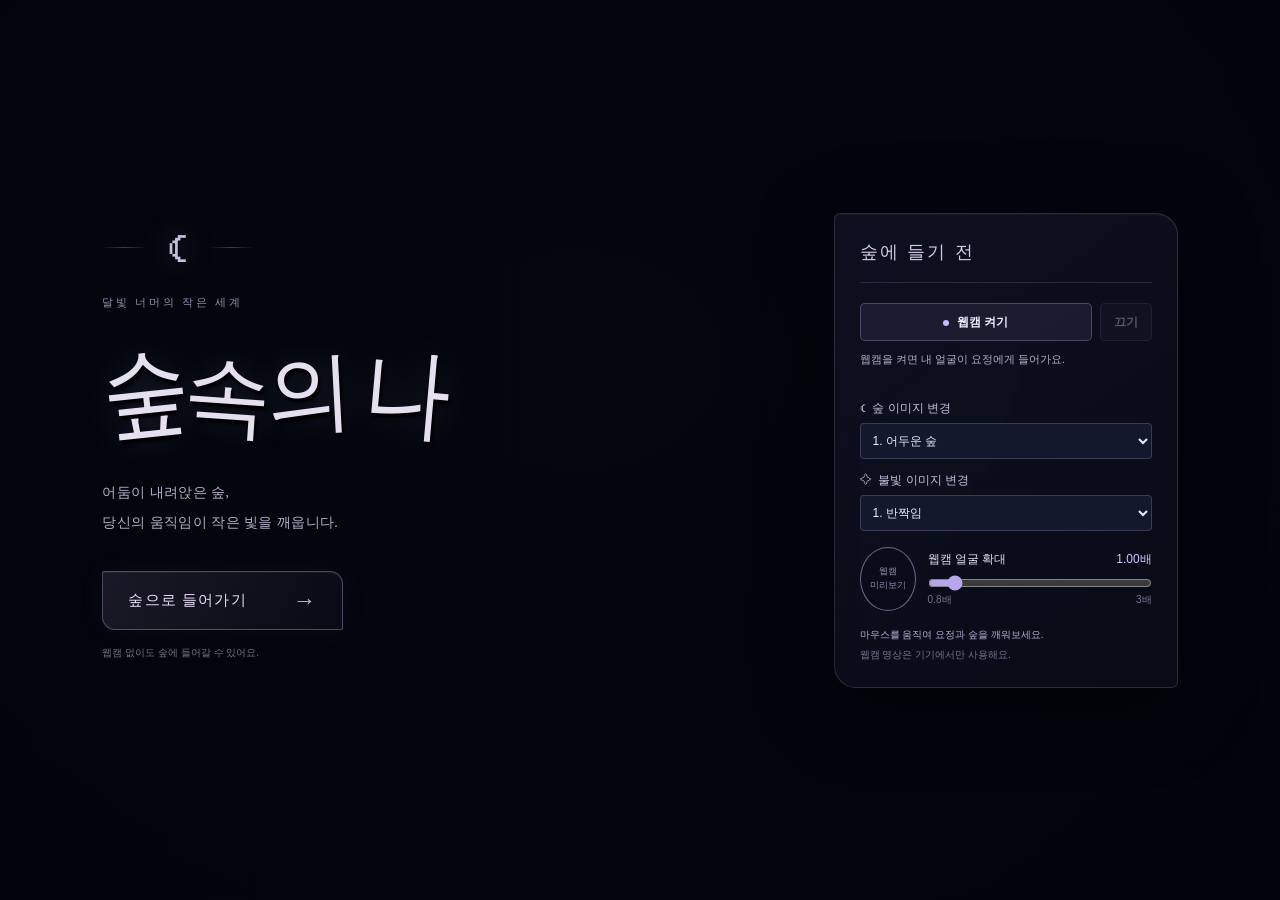
==== 숲속의나v2_실습.html @ e7c245e5 "시작 화면과 요정 효과 및 로컬 서버 유지 기능 반영" ====
<!doctype html>
<html lang="ko">
<head>
  <meta charset="utf-8">
  <meta name="viewport" content="width=device-width, initial-scale=1">
  <meta name="theme-color" content="#02090b">
  <meta name="description" content="움직임으로 깨어나고 고요 속으로 잠드는 신비로운 숲">
  <title>숲 속의 나 v2 · 달빛 요정</title>
  <link rel="icon" href="data:,">
  <style>
:root {
  color-scheme: dark;
  background: #02090b;
  --moonlit-forest: url("[data-uri]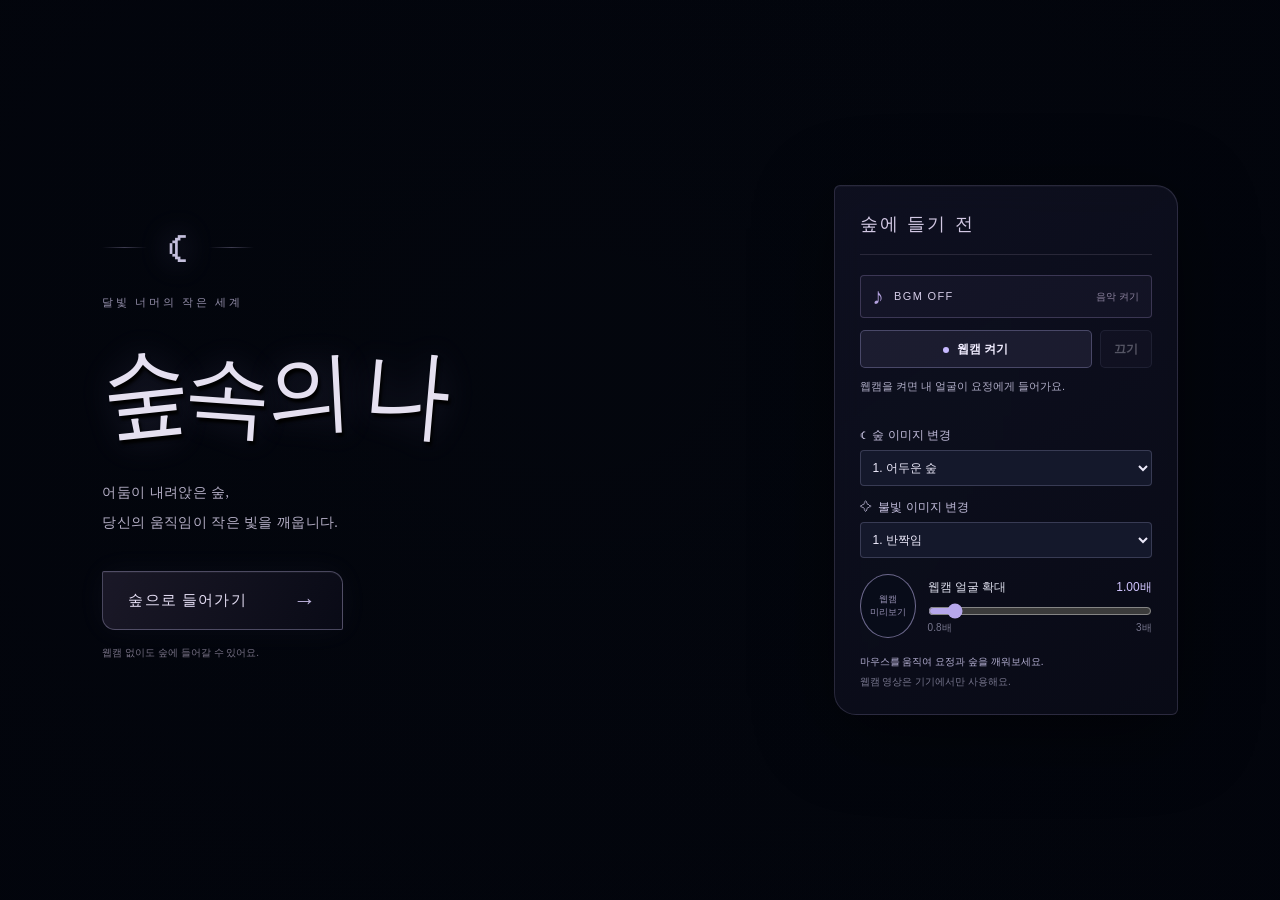
